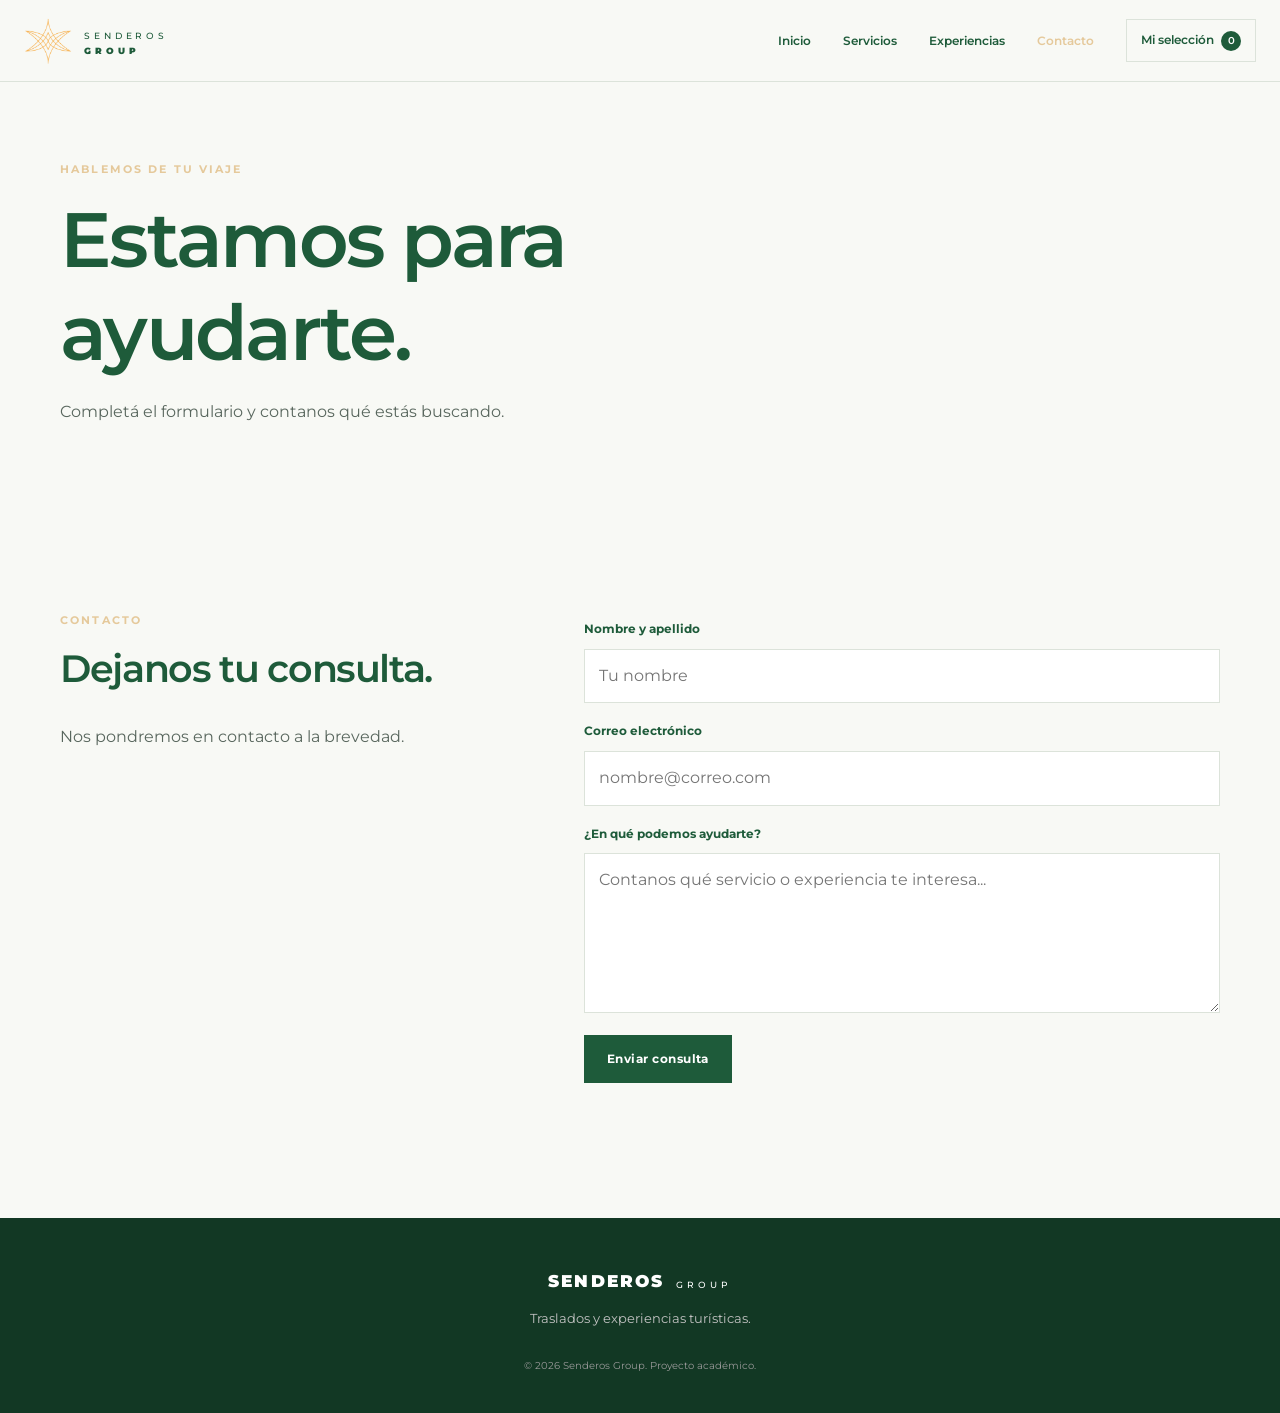
==== contacto.html @ d8b13a63 "Entrega final Senderos Group" ====
<!DOCTYPE html>
<html lang="es">
<head>
  <meta charset="UTF-8"><meta name="viewport" content="width=device-width, initial-scale=1.0">
  <meta name="description" content="Contactá a Senderos Group para consultar por tu próximo viaje.">
  <title>Senderos Group | Contacto</title>
  <link rel="preconnect" href="https://fonts.googleapis.com"><link rel="preconnect" href="https://fonts.gstatic.com" crossorigin>
  <link href="https://fonts.googleapis.com/css2?family=Montserrat:wght@400;500;600;700&display=swap" rel="stylesheet">
  <link rel="stylesheet" href="css/styles.css"><script src="js/contacto.js" defer></script><script src="js/app.js" defer></script>
</head>
<body>
  <header class="site-header">
    <a class="brand" href="index.html">
    <img src="assets/Logo Senderos.png" alt="Logo de Senderos Group">
    <span class="brand-name">
        SENDEROS
        <small>GROUP</small>
    </span>
</a>
<button class="menu-toggle" aria-label="Abrir menú" aria-expanded="false">☰</button>
    <nav class="main-nav" aria-label="Navegación principal">
      <a href="index.html">Inicio</a><a href="servicios.html">Servicios</a><a href="productos.html">Experiencias</a><a class="active" href="contacto.html">Contacto</a><a class="nav-cart" href="carrito.html">Mi selección <span class="cart-count">0</span></a>
    </nav>
  </header>
  <main>
    <section class="page-hero compact"><p class="eyebrow">HABLEMOS DE TU VIAJE</p><h1>Estamos para<br>ayudarte.</h1><p>Completá el formulario y contanos qué estás buscando.</p></section>
    <section class="section contact-layout">
      <div><p class="eyebrow">CONTACTO</p><h2>Dejanos tu consulta.</h2><p>Nos pondremos en contacto a la brevedad.</p></div>
      <form id="contact-form" class="contact-form">
        <label for="name">Nombre y apellido</label><input id="name" name="name" type="text" required minlength="2" placeholder="Tu nombre">
        <label for="email">Correo electrónico</label><input id="email" name="email" type="email" required placeholder="nombre@correo.com">
        <label for="message">¿En qué podemos ayudarte?</label><textarea id="message" name="message" rows="5" required minlength="10" placeholder="Contanos qué servicio o experiencia te interesa..."></textarea>
        <button class="button button-dark" type="submit">Enviar consulta</button>
        <p id="form-feedback" class="form-feedback" role="status" aria-live="polite"></p>
      </form>
    </section>
  </main>
  <footer class="site-footer"><a class="brand brand-footer" href="index.html">SENDEROS<span>GROUP</span></a><p>Traslados y experiencias turísticas.</p><small>© <span class="current-year"></span> Senderos Group. Proyecto académico.</small></footer>
</body></html>
---- css/styles.css ----
/* FONDO */
:root {
  --black: #1E5B3A;
  --charcoal: #1E5B3A;
  --white: #F8F9F5;
  --off-white: #F8F9F5;
  --soft-gray: #EEF1EA;
  --mid-gray: #58665D;
  --border: #DCE3DA;
  --accent: #E5C99B;
}
* { box-sizing: border-box; }
html { scroll-behavior: smooth; }
body { margin: 0; font-family: "Montserrat", sans-serif; color: var(--black); background: var(--white); line-height: 1.65; }
a { color: inherit; text-decoration: none; }
button, input, textarea { font: inherit; }
button { cursor: pointer; }
img { display: block; max-width: 100%; }
h1, h2, h3, p { margin-top: 0; }
h1, h2, h3 { line-height: 1.2; letter-spacing: -.035em; }
h1 { font-size: clamp(2.7rem, 6vw, 5.8rem); font-weight: 600; }
h2 { font-size: clamp(2rem, 3.5vw, 3.2rem); font-weight: 600; }
h3 { font-size: 1.3rem; }
.eyebrow { margin-bottom: 1rem; color: var(--accent); font-size: .7rem; font-weight: 700; letter-spacing: .19em; }
.section { width: min(1160px, calc(100% - 48px)); margin: 0 auto; padding: 100px 0; }
.site-header { min-height: 82px; padding: 0 max(24px, calc((100% - 1240px) / 2)); display: flex; align-items: center; justify-content: space-between; gap: 30px; background: var(--white); border-bottom: 1px solid var(--border); position: relative; z-index: 5; }
.brand { display: inline-flex; flex-direction: column; font-size: 1.05rem; line-height: 1; font-weight: 700; letter-spacing: .13em; }
.brand span { margin-top: 5px; font-size: .58rem; font-weight: 500; letter-spacing: .42em; }
.main-nav { display: flex; align-items: center; gap: clamp(14px, 2.5vw, 34px); }
.main-nav a { font-size: .75rem; font-weight: 600; transition: color .2s; }
.main-nav a:hover, .main-nav a.active { color: var(--accent); }
.nav-cart { padding: 10px 14px; border: 1px solid var(--border); }
.cart-count { display: inline-grid; place-items: center; min-width: 20px; height: 20px; margin-left: 4px; padding: 0 5px; border-radius: 50px; color: white; background: var(--black); font-size: .65rem; }
.menu-toggle { display: none; border: 0; background: transparent; font-size: 1.6rem; }
.brand {
    display: flex;
    flex-direction: row;
    align-items: center;
    gap: 12px;
    font-size: 1.05rem;
    font-weight: 900;
    letter-spacing: .13em;
}
.brand img {
    width: 48px;
    height: 48px;
    object-fit: contain;
}
.brand-name {
    display: flex;
    flex-direction: column;
    line-height: 1;
}
.brand-name small {
    margin-top: 5px;
    font-size: .58rem;
    font-weight: 900;
    letter-spacing: .42em;
}
footer .brand-footer {
    justify-content: center;
    margin-left: auto;
    margin-right: auto;
}

/*INICIO*/
.hero { min-height: 610px; display: flex; align-items: center; padding: 80px max(24px, calc((100% - 1160px) / 2)); color: white; background: linear-gradient(90deg, rgba(0,0,0,.76), rgba(0,0,0,.15)), url("../assets/hero.jpeg") center/cover no-repeat; }
.hero-content { max-width: 650px; }
.hero h1 { margin-bottom: 22px; }
.hero-content > p:not(.eyebrow) { max-width: 500px; margin-bottom: 32px; color: #eeeeee; }
.button { display: inline-flex; justify-content: center; align-items: center; min-height: 48px; padding: 13px 22px; border: 1px solid transparent; font-size: .72rem; font-weight: 700; letter-spacing: .04em; transition: .2s ease; }
.button:hover { transform: translateY(-2px); }
.button-light { color: var(--black); background: white; }
.button-dark { color: white; background: var(--black); }
.button-dark:hover { background: #3a3a3a; }
.button-outline-light { color: white; border-color: rgba(255,255,255,.65); }
.intro-section { display: grid; grid-template-columns: 1fr 1fr; align-items: end; gap: 80px; }
.section-heading h2 { max-width: 470px; margin-bottom: 0; }
.intro-copy { max-width: 510px; margin-bottom: 5px; color: var(--mid-gray); font-size: 1.02rem; }
.feature-grid { display: grid; grid-template-columns: repeat(3, 1fr); gap: 22px; padding-top: 0; }
.feature-card { padding: 34px; border: 1px solid var(--border); }
.feature-number { margin-bottom: 48px; color: var(--accent); font-size: .8rem; font-weight: 700; }
.feature-card p { min-height: 78px; color: var(--mid-gray); font-size: .88rem; }
.feature-card a { font-size: .75rem; font-weight: 700; }
.cta-band { display: flex; justify-content: space-between; align-items: center; gap: 30px; padding: 65px max(24px, calc((100% - 1160px) / 2)); color: white; background: var(--black); }
.cta-band h2 { margin-bottom: 0; font-size: clamp(1.8rem, 3vw, 2.8rem); }
.cta-band .eyebrow { margin-bottom: 12px; }

/* PAGINAS */
.page-hero { padding: 100px max(24px, calc((100% - 1160px) / 2)) 90px; background: var(--off-white); }
.page-hero h1 { margin-bottom: 20px; }
.page-hero > p:last-child { max-width: 600px; color: var(--mid-gray); }
.page-hero.compact { padding-top: 78px; padding-bottom: 70px; }
.service-list { padding-top: 40px; }
.service-row { display: grid; grid-template-columns: 100px 1fr; gap: 30px; padding: 45px 0; border-bottom: 1px solid var(--border); }
.service-index { color: var(--accent); font-size: 1rem; font-weight: 700; }
.service-row h2 { margin-bottom: 14px; font-size: 2rem; }
.service-row p { max-width: 760px; margin-bottom: 0; color: var(--mid-gray); }

/* EXPERIENCIAS */
.catalog-toolbar { display: flex; justify-content: space-between; align-items: end; gap: 24px; margin-bottom: 35px; }
.catalog-toolbar h2 { margin-bottom: 0; font-size: 2rem; }
.search-label { display: grid; gap: 7px; font-size: .72rem; font-weight: 700; }
.search-label input { width: min(300px, 70vw); }
input, textarea { width: 100%; padding: 13px 14px; border: 1px solid var(--border); border-radius: 0; background: white; color: var(--black); outline: none; }
input:focus, textarea:focus { border-color: var(--accent); }
.product-grid { display: grid; grid-template-columns: repeat(3, 1fr); gap: 25px; }
.product-card { border: 1px solid var(--border); background: white; }
.product-image { width: 100%; aspect-ratio: 4 / 3; object-fit: cover; background: var(--soft-gray); }
.product-info { padding: 24px; }
.product-info .eyebrow { margin-bottom: 9px; }
.product-info h3 { margin-bottom: 10px; }
.product-info > p:not(.eyebrow) { min-height: 68px; color: var(--mid-gray); font-size: .82rem; }
.product-bottom { display: flex; justify-content: space-between; align-items: center; gap: 10px; padding-top: 15px; border-top: 1px solid var(--border); }
.product-bottom strong { font-size: .9rem; }
.product-bottom .button { min-height: 40px; padding: 9px 14px; font-size: .65rem; }
.empty-state { padding: 30px; text-align: center; background: var(--off-white); }

/* CARRITO */
.cart-section { display: grid; grid-template-columns: 1.6fr 1fr; align-items: start; gap: 50px; }
.cart-item { display: grid; grid-template-columns: 1fr auto auto auto; align-items: center; gap: 20px; padding: 24px 0; border-bottom: 1px solid var(--border); }
.cart-item h3 { margin-bottom: 7px; }
.cart-item p:not(.eyebrow) { margin-bottom: 0; color: var(--mid-gray); font-size: .78rem; }
.cart-item .eyebrow { margin-bottom: 5px; }
.quantity-control { display: flex; align-items: center; gap: 12px; }
.quantity-btn { width: 30px; height: 30px; border: 1px solid var(--border); background: white; }
.remove-btn, .text-button { border: 0; background: transparent; color: var(--mid-gray); text-decoration: underline; font-size: .72rem; }
.cart-summary { padding: 30px; background: var(--off-white); }
.cart-summary h2 { margin-bottom: 30px; font-size: 1.8rem; }
.summary-line { display: flex; justify-content: space-between; gap: 15px; padding: 14px 0; border-bottom: 1px solid var(--border); font-size: .82rem; }
.disclaimer { margin: 20px 0; color: var(--mid-gray); font-size: .7rem; }
.full-button { width: 100%; }
.cart-summary .text-button { display: block; margin: 18px auto 0; }
.empty-cart { padding: 45px 30px; background: var(--off-white); }
.empty-cart p { color: var(--mid-gray); }

/* CONTACTO */
.contact-layout { display: grid; grid-template-columns: .8fr 1.2fr; gap: 100px; }
.contact-layout h2 { font-size: 2.4rem; }
.contact-layout > div > p:last-child { max-width: 390px; color: var(--mid-gray); }
.contact-form { display: grid; gap: 10px; }
.contact-form label { margin-top: 8px; font-size: .75rem; font-weight: 700; }
.contact-form textarea { resize: vertical; }
.contact-form .button { margin-top: 12px; justify-self: start; }
.form-feedback { min-height: 25px; margin: 0; color: #356b45; font-size: .8rem; }

/* FOOTER */
.site-footer { padding: 55px 24px 35px; text-align: center; color: white; background: #123824; }
.brand-footer { align-items: center; margin-bottom: 18px; }
.site-footer p { margin-bottom: 22px; color: #c4c4c4; font-size: .8rem; }
.site-footer small { color: #999999; font-size: .65rem; }

@media (max-width: 850px) {
  .site-header { min-height: 72px; }
  .menu-toggle { display: block; }
  .main-nav { display: none; position: absolute; top: 72px; left: 0; right: 0; padding: 22px 24px; flex-direction: column; align-items: stretch; gap: 18px; background: white; border-bottom: 1px solid var(--border); }
  .main-nav.is-open { display: flex; }
  .main-nav a { padding: 5px 0; }
  .nav-cart { border: 0; }
  .intro-section, .contact-layout { grid-template-columns: 1fr; gap: 30px; }
  .feature-grid, .product-grid { grid-template-columns: repeat(2, 1fr); }
  .cart-section { grid-template-columns: 1fr; gap: 30px; }
}
@media (max-width: 560px) {
  .section { width: min(100% - 36px, 1160px); padding: 68px 0; }
  .hero { min-height: 540px; }
  .feature-grid, .product-grid { grid-template-columns: 1fr; }
  .feature-card p, .product-info > p:not(.eyebrow) { min-height: auto; }
  .cta-band { align-items: flex-start; flex-direction: column; padding-top: 48px; padding-bottom: 48px; }
  .page-hero { padding-top: 70px; padding-bottom: 60px; }
  .catalog-toolbar { align-items: stretch; flex-direction: column; }
  .search-label input { width: 100%; }
  .service-row { grid-template-columns: 42px 1fr; gap: 15px; padding: 32px 0; }
  .service-row h2 { font-size: 1.5rem; }
  .cart-item { grid-template-columns: 1fr auto; gap: 12px; }
  .cart-item > strong { grid-column: 1; }
  .remove-btn { justify-self: end; }
  .quantity-control { justify-self: end; }
}
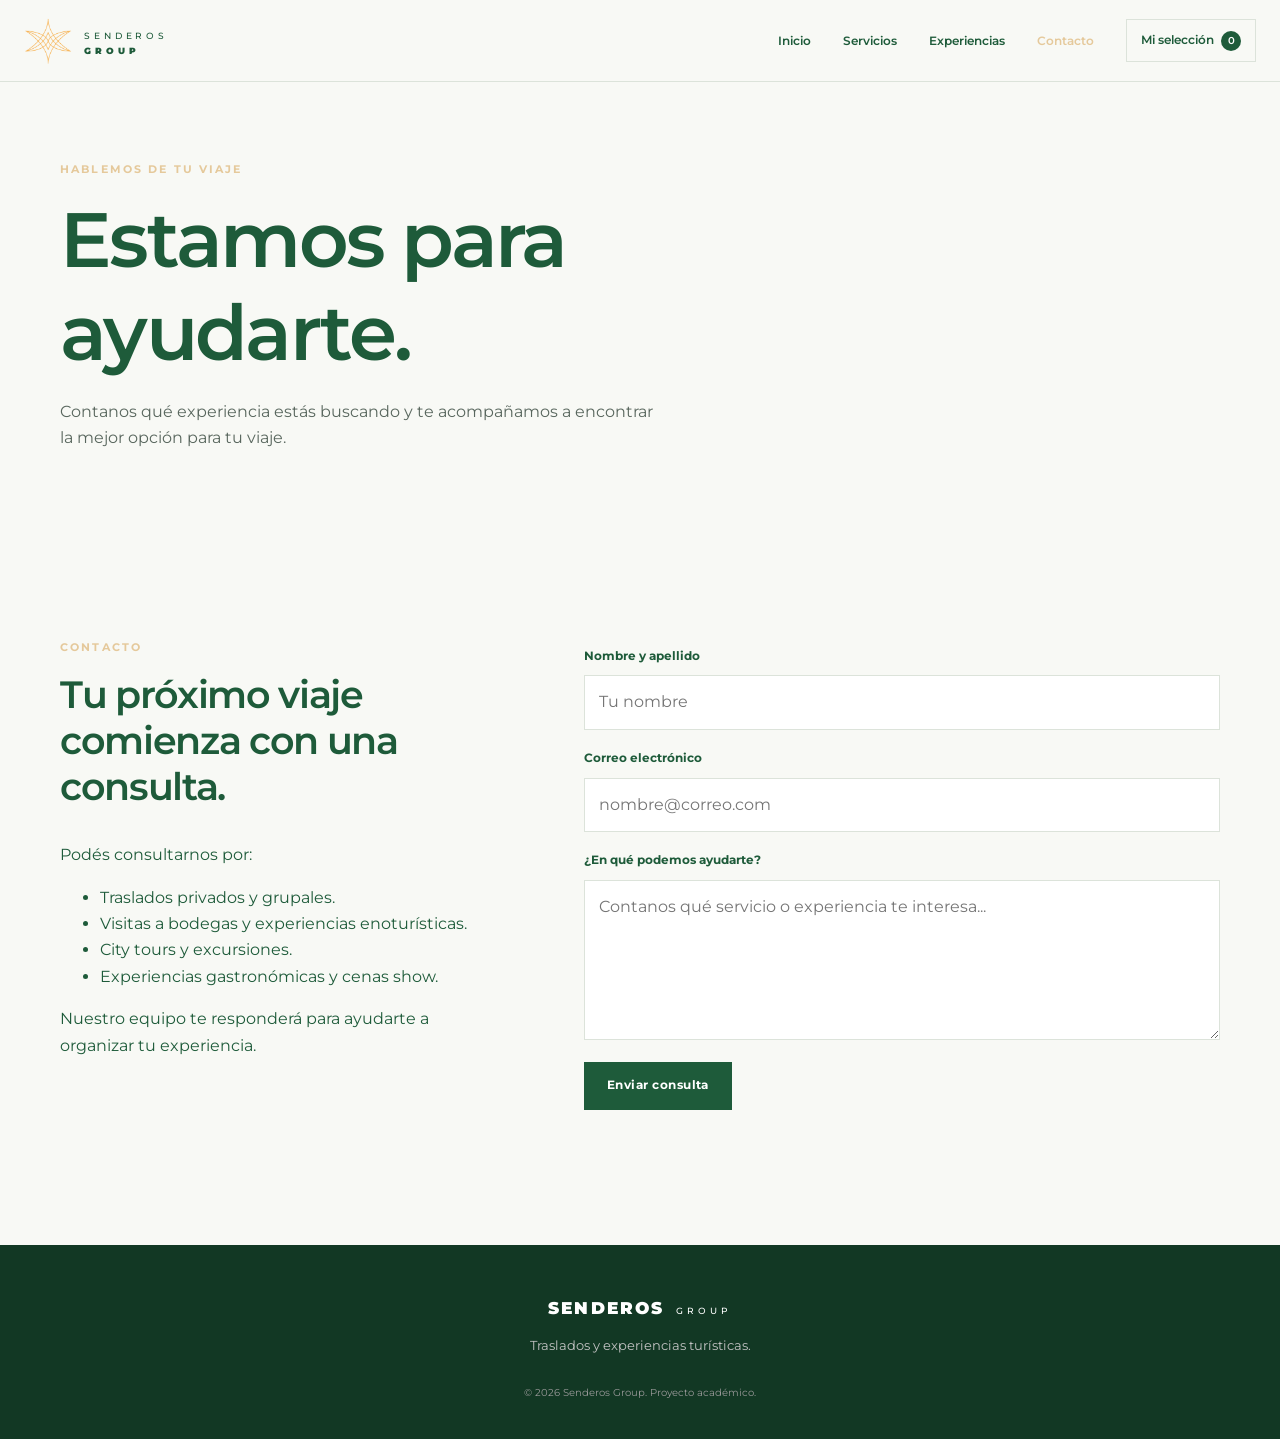
==== commit 98103e79: "Actualizacion de contenido y diseño" ====
--- a/contacto.html
+++ b/contacto.html
@@ -23,9 +23,18 @@
     </nav>
   </header>
   <main>
-    <section class="page-hero compact"><p class="eyebrow">HABLEMOS DE TU VIAJE</p><h1>Estamos para<br>ayudarte.</h1><p>Completá el formulario y contanos qué estás buscando.</p></section>
+    <section class="page-hero compact"><p class="eyebrow">HABLEMOS DE TU VIAJE</p><h1>Estamos para<br>ayudarte.</h1><p>Contanos qué experiencia estás buscando y te acompañamos a encontrar la mejor opción para tu viaje.</p></section>
     <section class="section contact-layout">
-      <div><p class="eyebrow">CONTACTO</p><h2>Dejanos tu consulta.</h2><p>Nos pondremos en contacto a la brevedad.</p></div>
+      <div><p class="eyebrow">CONTACTO</p><h2>Tu próximo viaje comienza con una consulta.</h2><p><p>Podés consultarnos por:</p>
+
+<ul class="contact-list">
+    <li>Traslados privados y grupales.</li>
+    <li>Visitas a bodegas y experiencias enoturísticas.</li>
+    <li>City tours y excursiones.</li>
+    <li>Experiencias gastronómicas y cenas show.</li>
+</ul>
+
+<p>Nuestro equipo te responderá para ayudarte a organizar tu experiencia.</p></p></div>
       <form id="contact-form" class="contact-form">
         <label for="name">Nombre y apellido</label><input id="name" name="name" type="text" required minlength="2" placeholder="Tu nombre">
         <label for="email">Correo electrónico</label><input id="email" name="email" type="email" required placeholder="nombre@correo.com">
